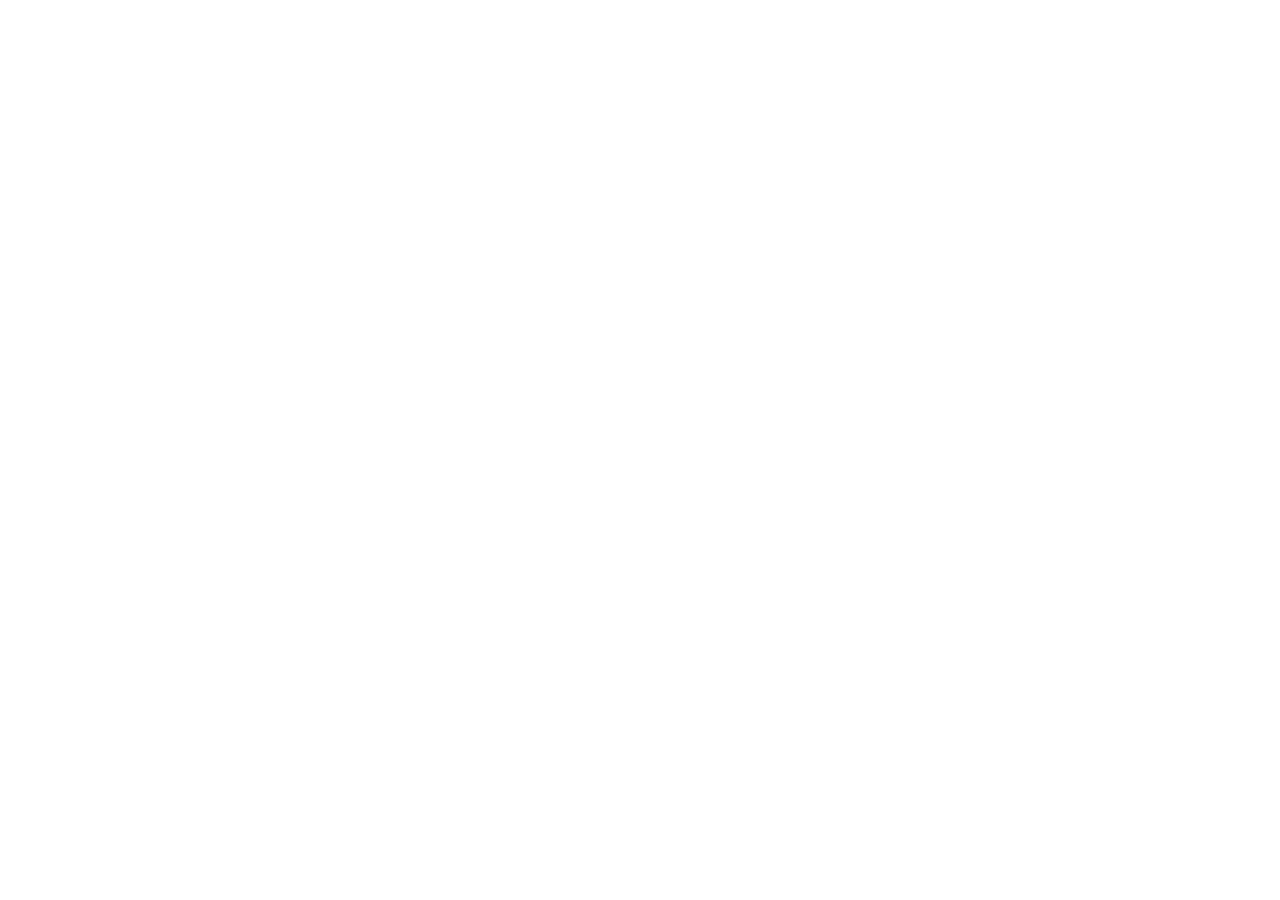
==== index.html @ fe3029b1 "update" ====
<!doctype html><html lang="en"><head><meta charset="utf-8"/><link rel="icon" href="/favicon.ico"/><meta name="viewport" content="width=device-width,initial-scale=1"/><meta name="theme-color" content="#000000"/><meta name="description" content="I am Affan. Software Developer. I can help you to build any apps or softwares that makes your life much easier"/><meta property="og:title" content="Moh. Affan Web Profile"><meta property="og:type" content="article"><meta property="og:image" content="https://moh-affan.github.io/static/media/affan-1.daf2621f9be62c938405.jpg"><meta property="og:url" content="https://moh-affan.github.io/"><link rel="apple-touch-icon" href="/logo192.png"/><link rel="manifest" href="/manifest.json"/><title>Moh.Affan - Portfolio</title><script defer="defer" src="/static/js/main.3c8aab20.js"></script><link href="/static/css/main.58b10c2f.css" rel="stylesheet"></head><body><noscript>You need to enable JavaScript to run this app.</noscript><div id="root"></div></body></html>
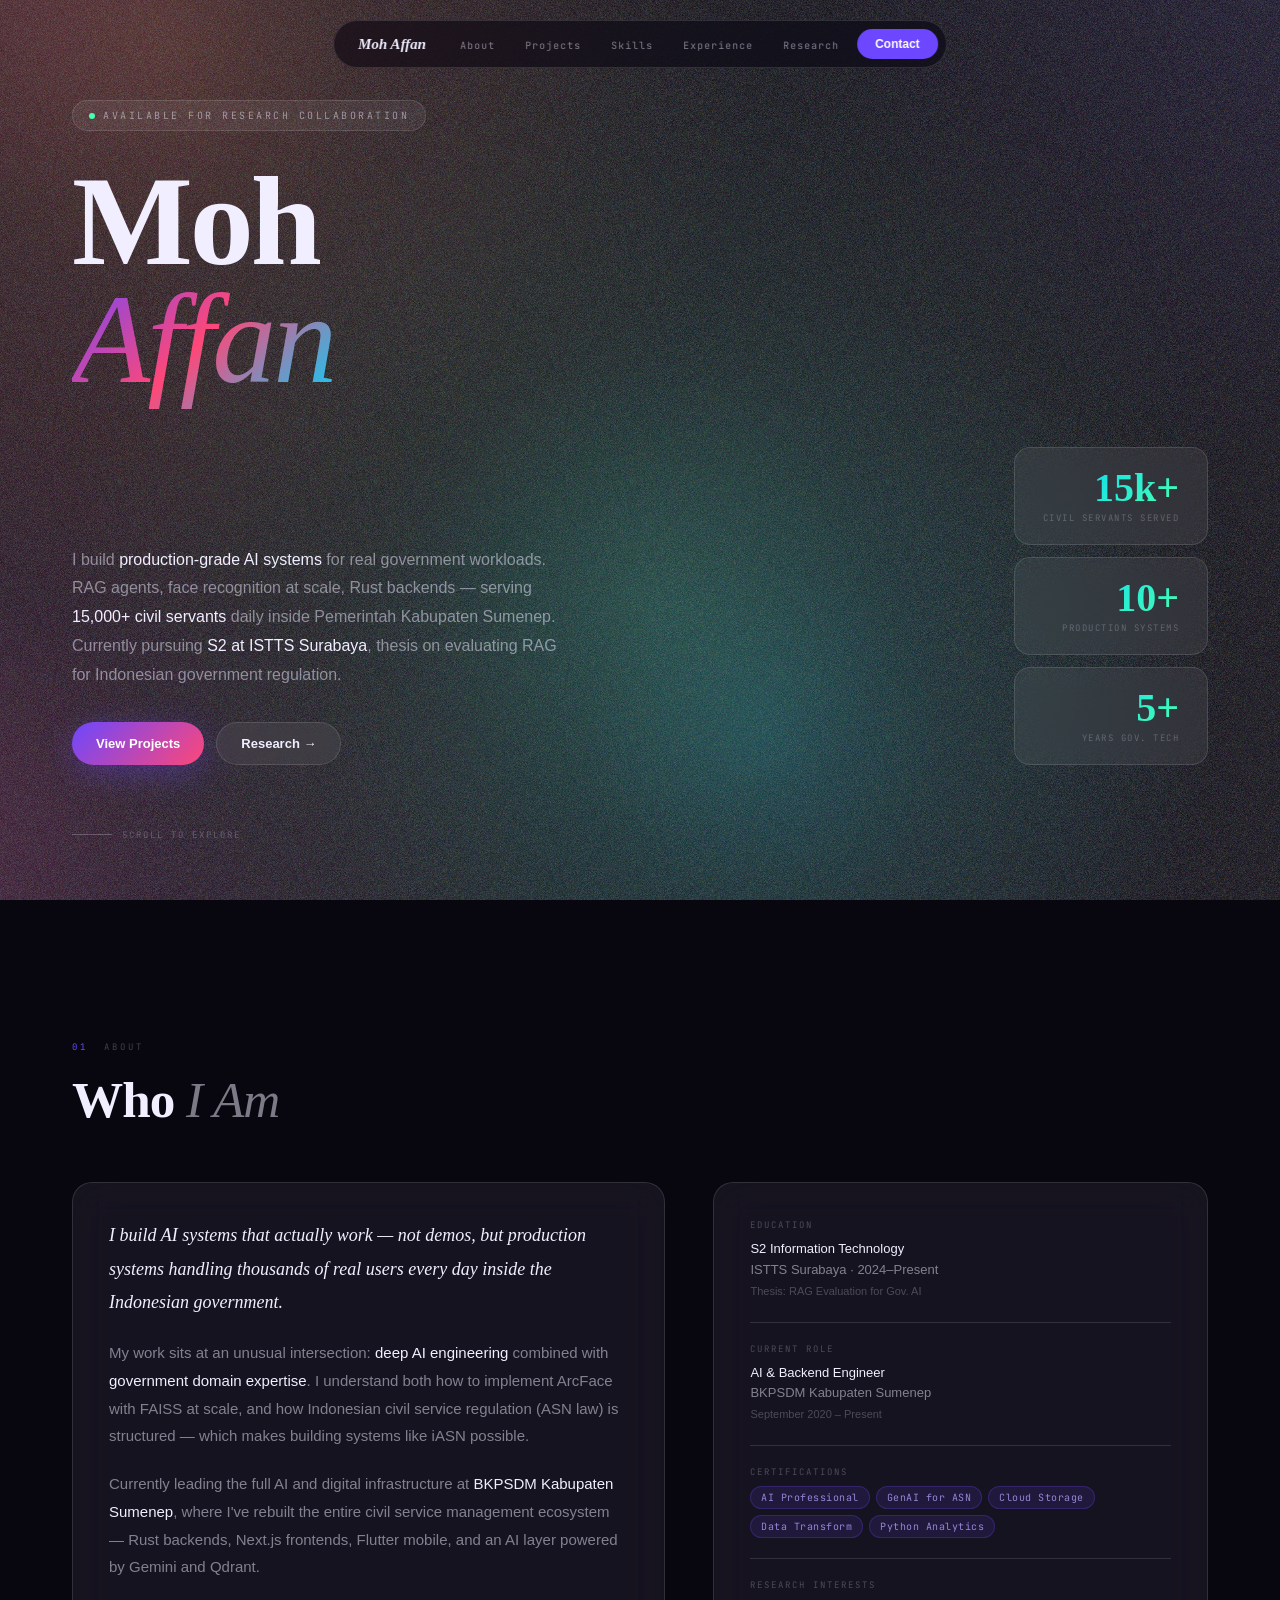
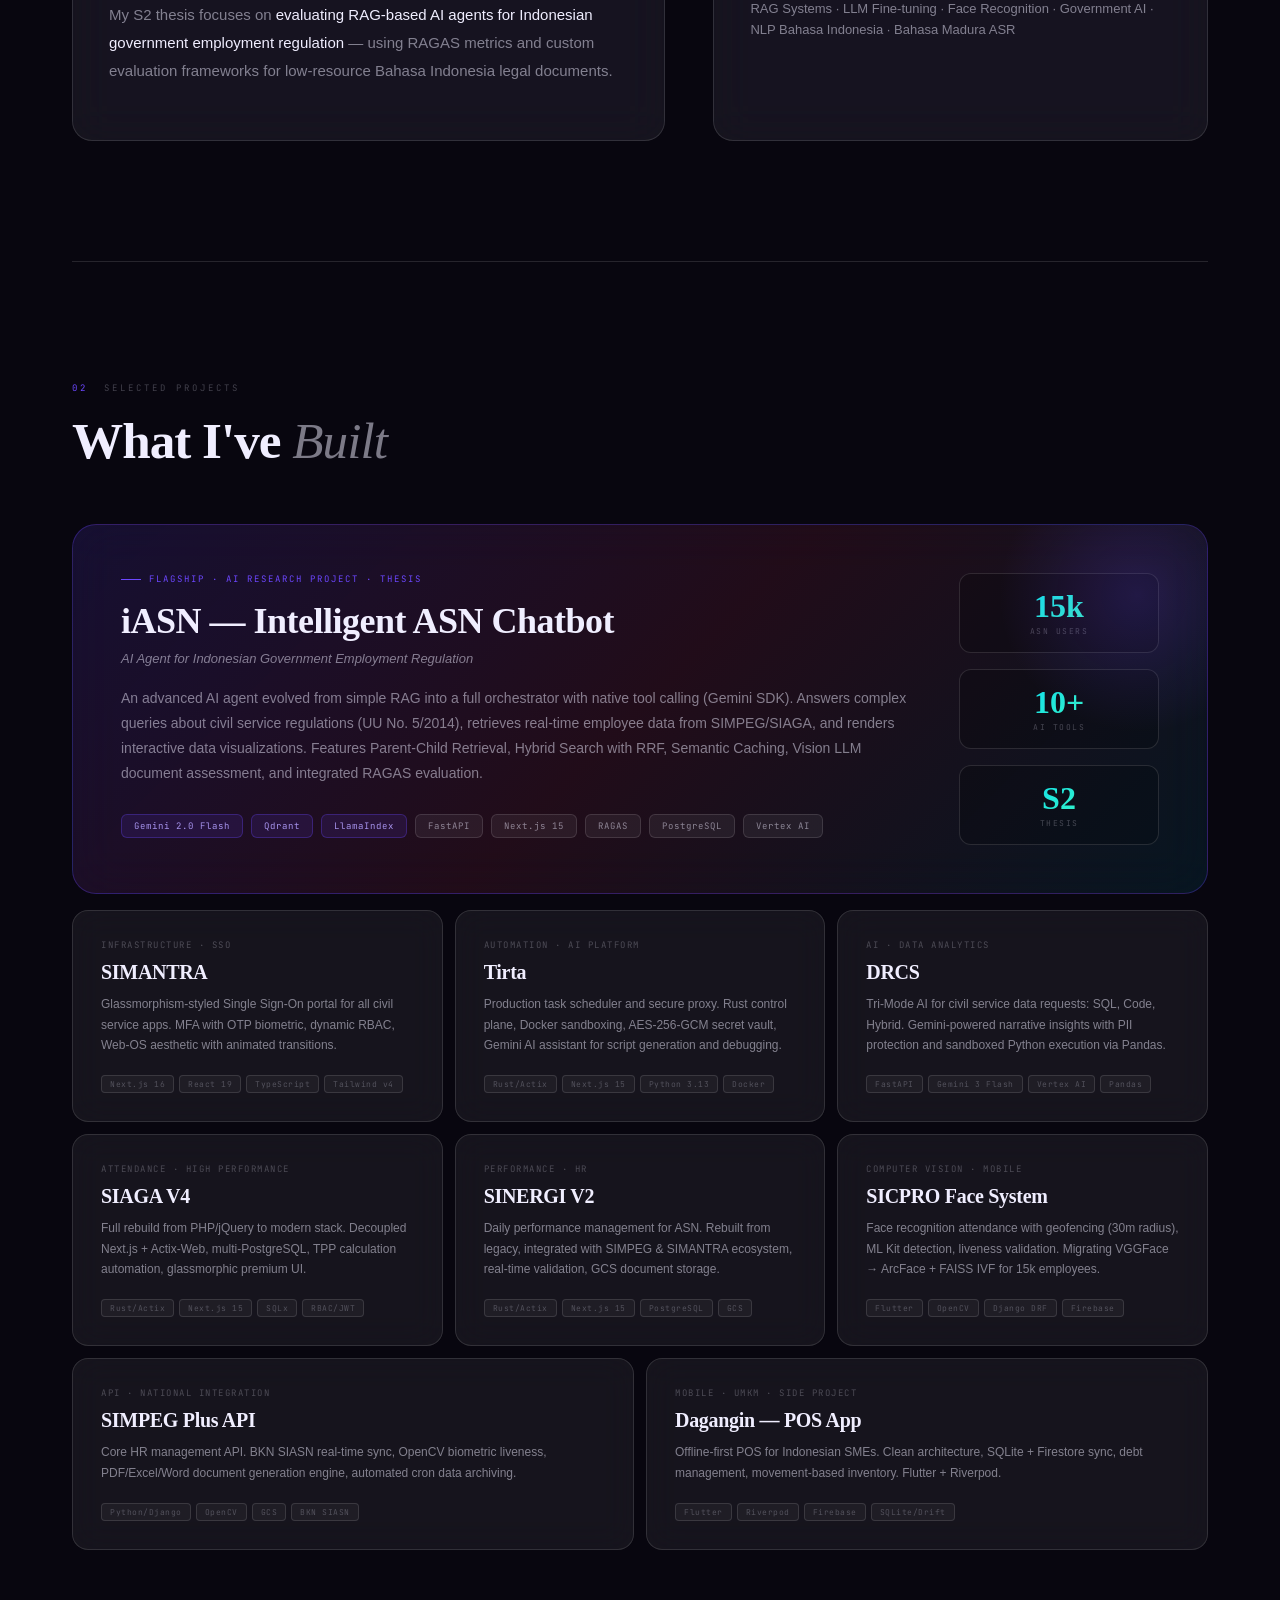
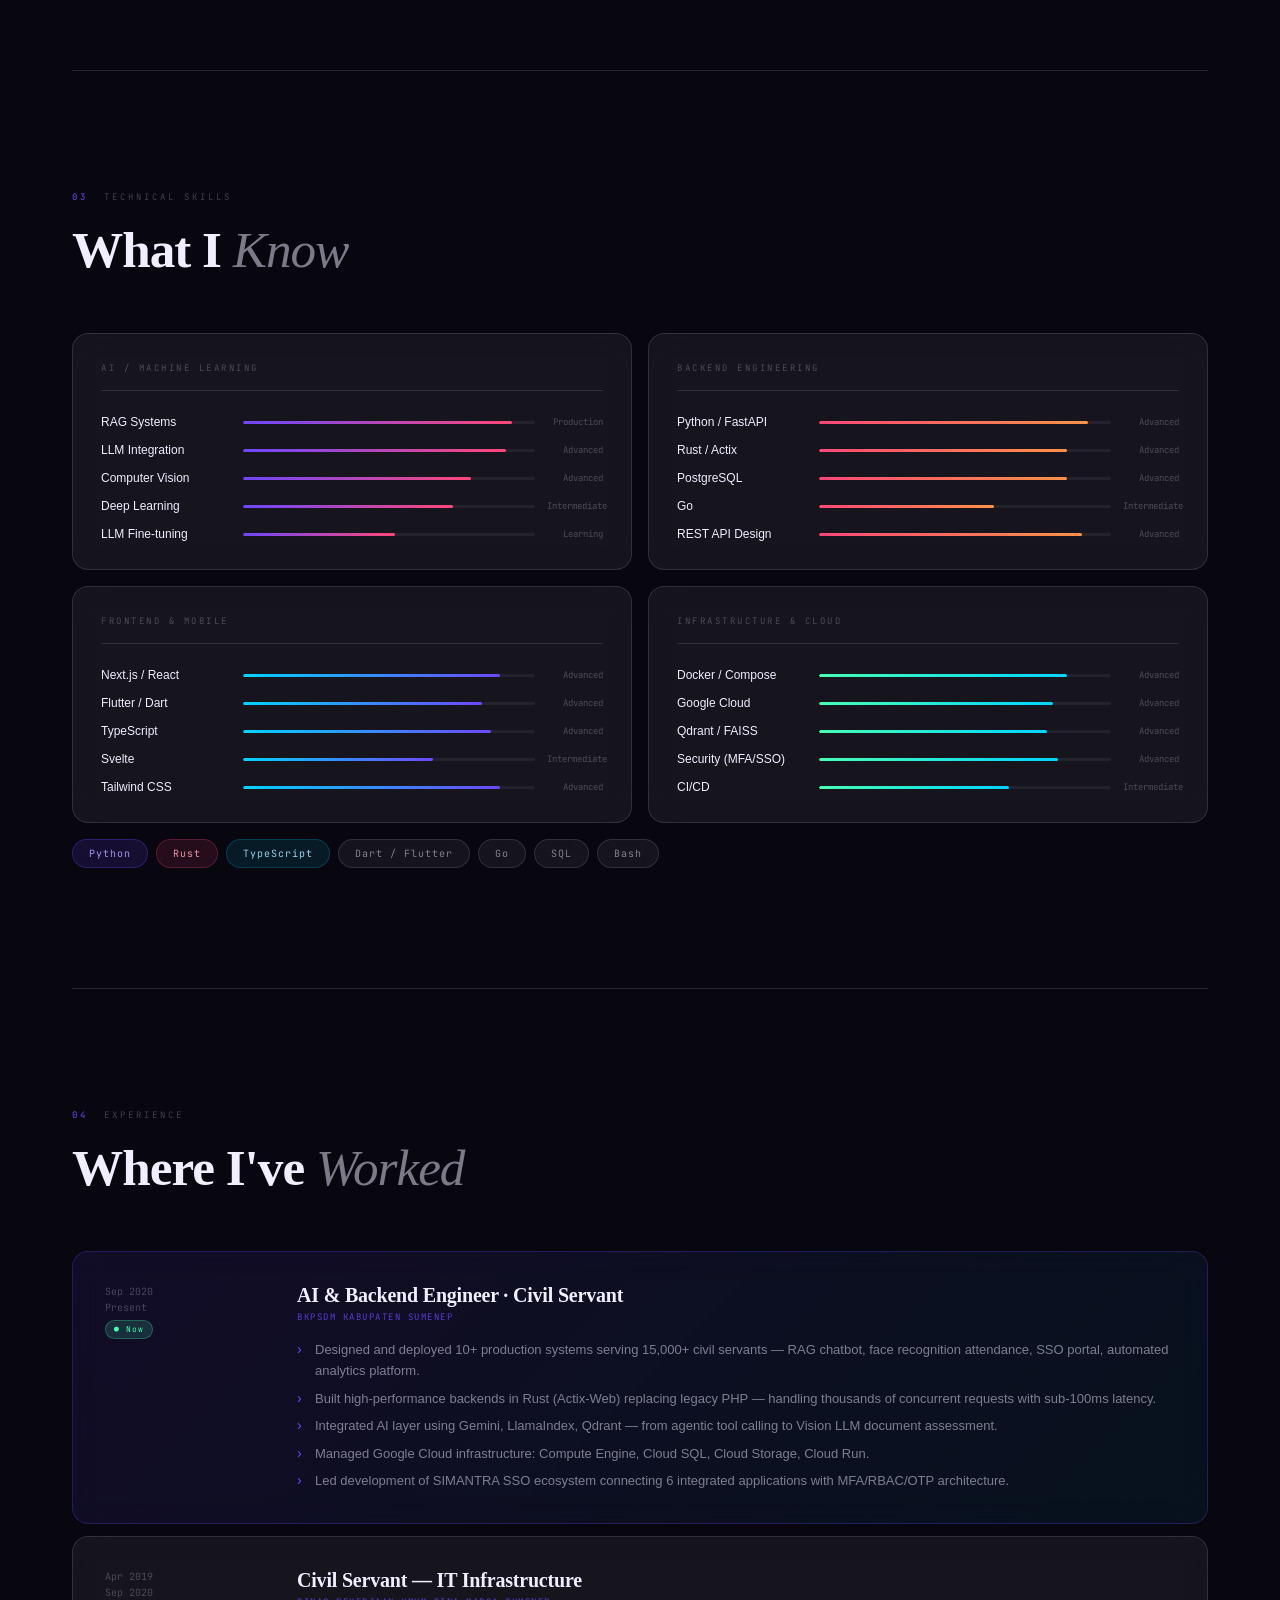
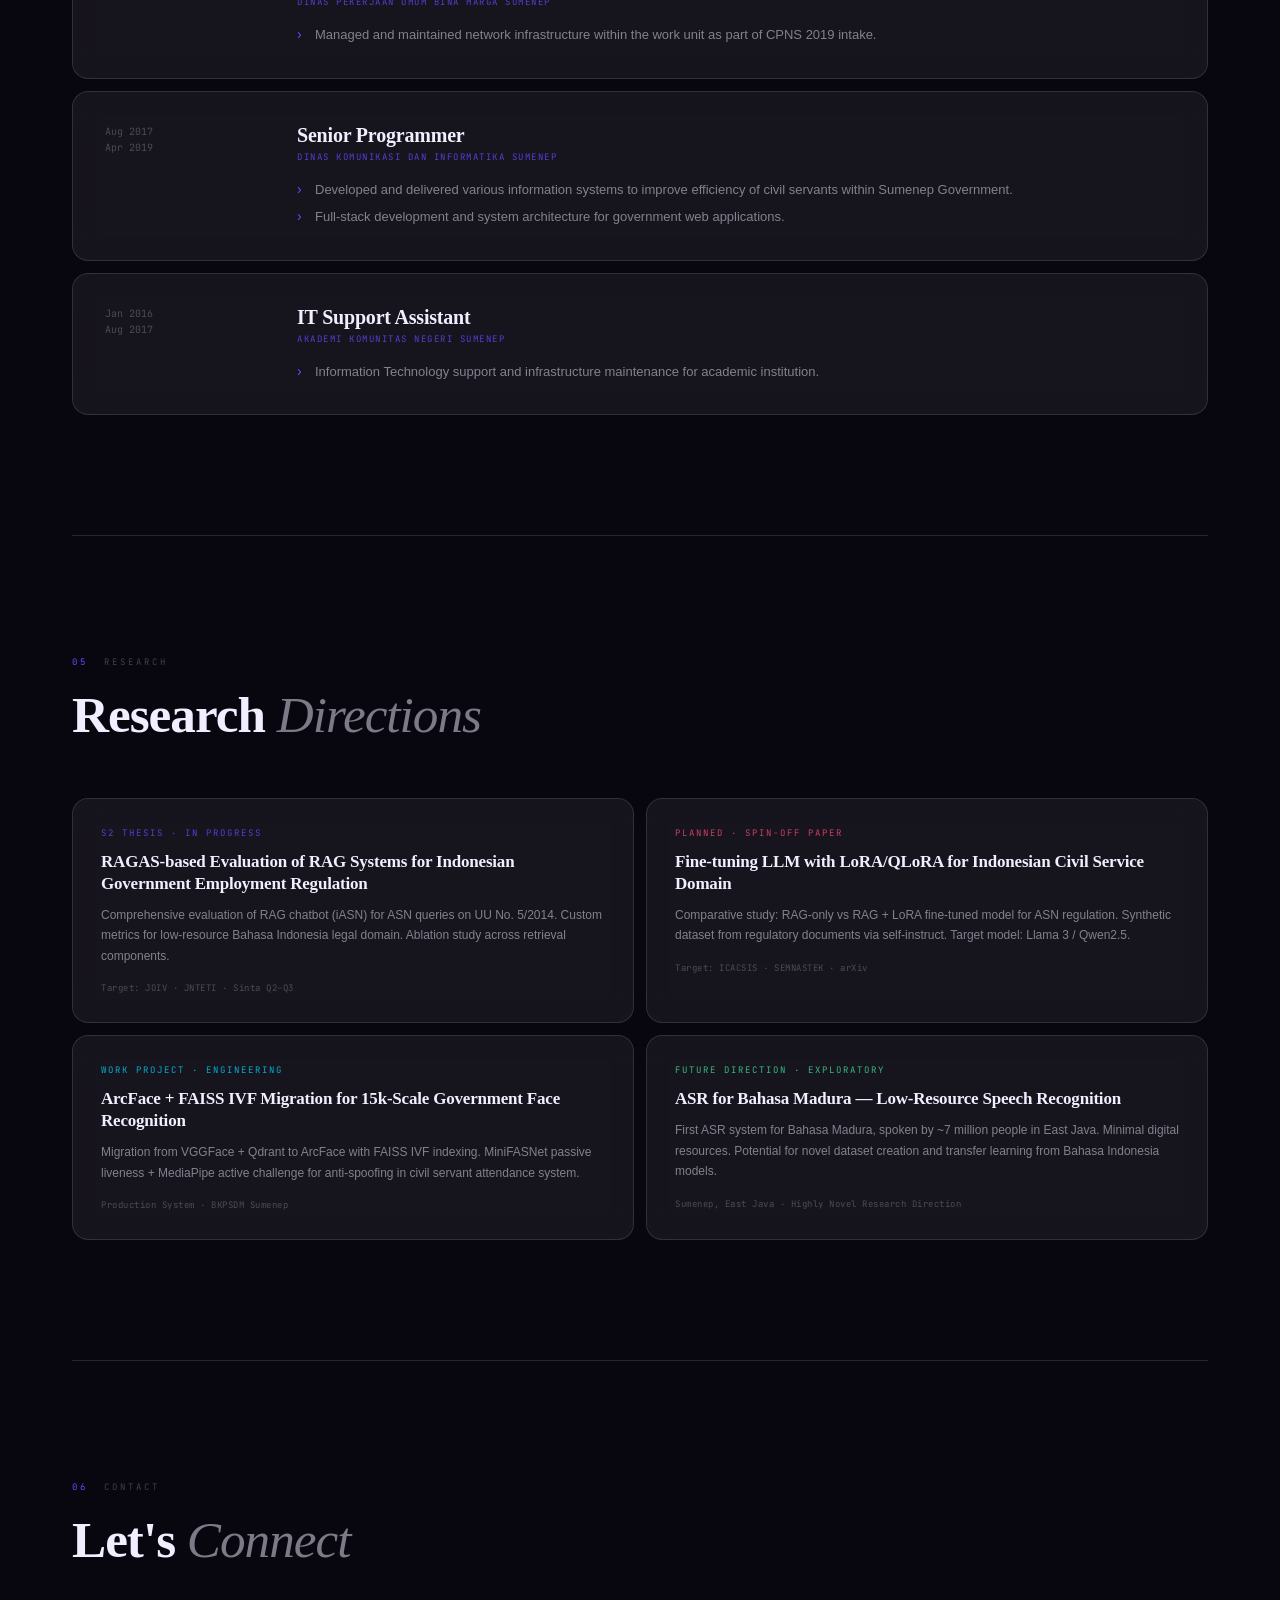
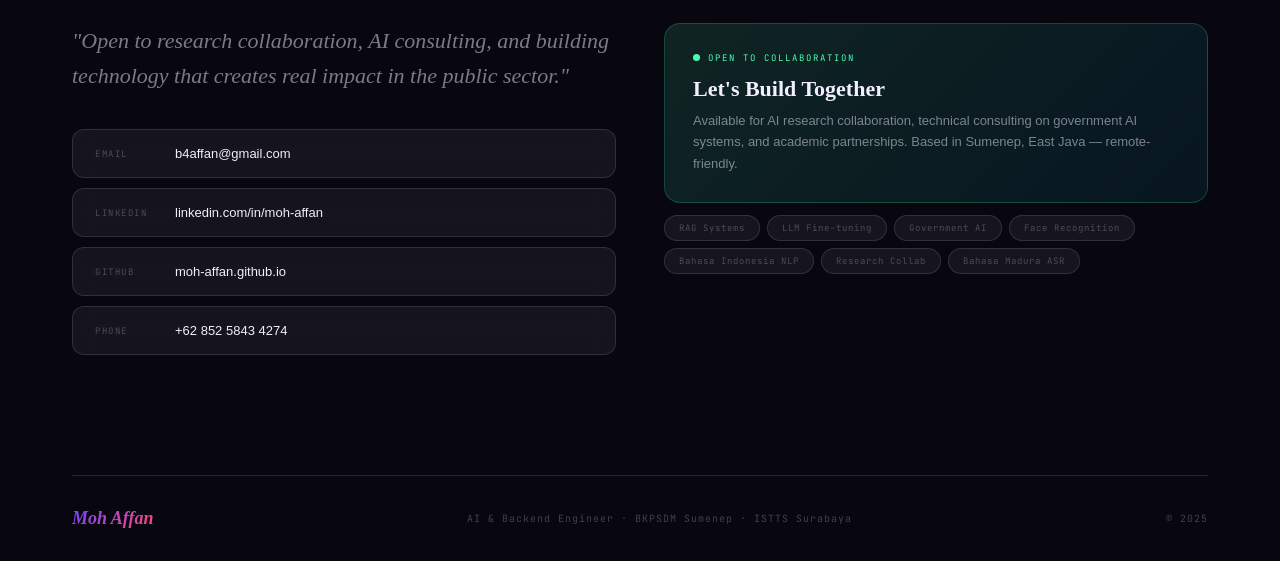
==== commit 7b4fe66a: "Update fmt.Println message from 'Hello' to 'Goodbye'" ====
--- a/index.html
+++ b/index.html
@@ -1 +1,1742 @@
-<!doctype html><html lang="en"><head><meta charset="utf-8"/><link rel="icon" href="/favicon.ico"/><meta name="viewport" content="width=device-width,initial-scale=1"/><meta name="theme-color" content="#000000"/><meta name="description" content="I am Affan. Software Developer. I can help you to build any apps or softwares that makes your life much easier"/><meta property="og:title" content="Moh. Affan Web Profile"><meta property="og:type" content="article"><meta property="og:image" content="https://moh-affan.github.io/static/media/affan-1.daf2621f9be62c938405.jpg"><meta property="og:url" content="https://moh-affan.github.io/"><link rel="apple-touch-icon" href="/logo192.png"/><link rel="manifest" href="/manifest.json"/><title>Moh.Affan - Portfolio</title><script defer="defer" src="/static/js/main.3c8aab20.js"></script><link href="/static/css/main.58b10c2f.css" rel="stylesheet"></head><body><noscript>You need to enable JavaScript to run this app.</noscript><div id="root"></div></body></html>+<!DOCTYPE html>
+<html lang="en">
+<head>
+<meta charset="UTF-8">
+<meta name="viewport" content="width=device-width, initial-scale=1.0">
+<title>Moh Affan — AI & Backend Engineer</title>
+<link href="https://fonts.googleapis.com/css2?family=Cabinet+Grotesk:wght@300;400;500;700;800;900&family=Sentient:ital,wght@0,400;0,700;1,400;1,700&family=JetBrains+Mono:wght@300;400;500&display=swap" rel="stylesheet">
+<style>
+:root {
+  --c1: #6c47ff;
+  --c2: #ff4778;
+  --c3: #00d4ff;
+  --c4: #47ffb2;
+  --c5: #ff9147;
+  --glass-bg: rgba(255,255,255,0.06);
+  --glass-border: rgba(255,255,255,0.12);
+  --glass-hover: rgba(255,255,255,0.10);
+  --text: #f0eeff;
+  --text-muted: rgba(240,238,255,0.5);
+  --text-dim: rgba(240,238,255,0.25);
+  --ink: #08060f;
+}
+
+*{box-sizing:border-box;margin:0;padding:0;}
+html{scroll-behavior:smooth;}
+
+body {
+  background: var(--ink);
+  color: var(--text);
+  font-family: 'Cabinet Grotesk', sans-serif;
+  overflow-x: hidden;
+  min-height: 100vh;
+}
+
+/* ─── LIVE MESH CANVAS ─── */
+#mesh {
+  position: fixed;
+  inset: 0;
+  z-index: 0;
+  pointer-events: none;
+}
+
+/* ─── GRAIN ─── */
+body::after {
+  content:'';
+  position:fixed;
+  inset:0;
+  z-index:1;
+  pointer-events:none;
+  opacity:.35;
+  background-image:url("data:image/svg+xml,%3Csvg viewBox='0 0 512 512' xmlns='http://www.w3.org/2000/svg'%3E%3Cfilter id='n'%3E%3CfeTurbulence type='fractalNoise' baseFrequency='0.75' numOctaves='4' stitchTiles='stitch'/%3E%3C/filter%3E%3Crect width='100%25' height='100%25' filter='url(%23n)' opacity='1'/%3E%3C/svg%3E");
+  background-size: 256px 256px;
+}
+
+/* ─── SCROLLBAR ─── */
+::-webkit-scrollbar{width:4px;}
+::-webkit-scrollbar-track{background:transparent;}
+::-webkit-scrollbar-thumb{background:rgba(108,71,255,.4);border-radius:4px;}
+
+/* ─── NAV ─── */
+nav {
+  position: fixed;
+  top: 20px; left: 50%;
+  transform: translateX(-50%);
+  z-index: 100;
+  display: flex;
+  align-items: center;
+  gap: 4px;
+  background: rgba(8,6,15,0.6);
+  backdrop-filter: blur(20px) saturate(180%);
+  border: 1px solid var(--glass-border);
+  border-radius: 100px;
+  padding: 8px 8px 8px 24px;
+}
+
+.nav-logo {
+  font-family: 'Sentient', serif;
+  font-size: 15px;
+  font-weight: 700;
+  font-style: italic;
+  color: var(--text);
+  text-decoration: none;
+  margin-right: 16px;
+  white-space: nowrap;
+}
+
+.nav-links {
+  display: flex;
+  gap: 2px;
+  list-style: none;
+}
+
+.nav-links a {
+  font-family: 'JetBrains Mono', monospace;
+  font-size: 10px;
+  letter-spacing: 1px;
+  color: var(--text-muted);
+  text-decoration: none;
+  padding: 7px 14px;
+  border-radius: 100px;
+  transition: all 0.2s;
+}
+
+.nav-links a:hover {
+  color: var(--text);
+  background: var(--glass-bg);
+}
+
+.nav-cta {
+  background: var(--c1);
+  color: white !important;
+  border-radius: 100px !important;
+  padding: 8px 18px !important;
+  font-family: 'Cabinet Grotesk', sans-serif !important;
+  font-size: 12px !important;
+  font-weight: 700 !important;
+  letter-spacing: 0 !important;
+  transition: opacity 0.2s !important;
+  text-decoration: none;
+  display: inline-block;
+}
+
+.nav-cta:hover { opacity: 0.85; background: var(--c1) !important; }
+
+/* ─── LAYOUT ─── */
+.page {
+  position: relative;
+  z-index: 2;
+  max-width: 1200px;
+  margin: 0 auto;
+  padding: 0 32px;
+}
+
+/* ─── HERO ─── */
+#hero {
+  min-height: 100vh;
+  display: flex;
+  flex-direction: column;
+  justify-content: center;
+  padding-top: 100px;
+  padding-bottom: 80px;
+}
+
+.hero-label {
+  display: inline-flex;
+  align-items: center;
+  gap: 8px;
+  font-family: 'JetBrains Mono', monospace;
+  font-size: 10px;
+  letter-spacing: 2.5px;
+  text-transform: uppercase;
+  color: var(--text-muted);
+  margin-bottom: 32px;
+  padding: 8px 16px;
+  background: var(--glass-bg);
+  border: 1px solid var(--glass-border);
+  border-radius: 100px;
+  width: fit-content;
+}
+
+.hero-label-dot {
+  width: 6px; height: 6px;
+  border-radius: 50%;
+  background: var(--c4);
+  animation: blink 2s infinite;
+}
+
+@keyframes blink {
+  0%,100%{opacity:1;} 50%{opacity:.3;}
+}
+
+h1.name {
+  font-family: 'Sentient', serif;
+  font-size: clamp(64px, 10vw, 128px);
+  font-weight: 700;
+  line-height: 0.92;
+  letter-spacing: -3px;
+  margin-bottom: 32px;
+}
+
+h1.name .line2 {
+  font-style: italic;
+  font-weight: 400;
+  background: linear-gradient(135deg, var(--c1) 0%, var(--c2) 50%, var(--c3) 100%);
+  -webkit-background-clip: text;
+  -webkit-text-fill-color: transparent;
+  background-clip: text;
+}
+
+.hero-bottom {
+  display: grid;
+  grid-template-columns: 1fr auto;
+  gap: 80px;
+  align-items: end;
+  margin-top: 16px;
+}
+
+.hero-desc {
+  font-size: 16px;
+  color: var(--text-muted);
+  line-height: 1.8;
+  max-width: 500px;
+  font-weight: 300;
+}
+
+.hero-desc strong { color: var(--text); font-weight: 500; }
+
+.hero-actions {
+  display: flex;
+  gap: 12px;
+  margin-top: 32px;
+  flex-wrap: wrap;
+}
+
+.btn {
+  display: inline-flex;
+  align-items: center;
+  gap: 8px;
+  padding: 13px 24px;
+  border-radius: 100px;
+  font-size: 13px;
+  font-weight: 600;
+  text-decoration: none;
+  transition: all 0.25s;
+  cursor: pointer;
+  border: none;
+  font-family: 'Cabinet Grotesk', sans-serif;
+}
+
+.btn-solid {
+  background: linear-gradient(135deg, var(--c1), var(--c2));
+  color: white;
+  box-shadow: 0 8px 32px rgba(108,71,255,0.35);
+}
+
+.btn-solid:hover {
+  transform: translateY(-2px);
+  box-shadow: 0 16px 48px rgba(108,71,255,0.5);
+}
+
+.btn-glass {
+  background: var(--glass-bg);
+  color: var(--text);
+  border: 1px solid var(--glass-border);
+  backdrop-filter: blur(12px);
+}
+
+.btn-glass:hover {
+  background: var(--glass-hover);
+  border-color: rgba(255,255,255,0.2);
+}
+
+/* HERO STATS */
+.hero-stats {
+  display: flex;
+  flex-direction: column;
+  gap: 12px;
+}
+
+.stat-glass {
+  background: var(--glass-bg);
+  border: 1px solid var(--glass-border);
+  backdrop-filter: blur(20px);
+  border-radius: 16px;
+  padding: 20px 28px;
+  text-align: right;
+  min-width: 160px;
+  transition: border-color 0.2s, transform 0.2s;
+}
+
+.stat-glass:hover {
+  border-color: rgba(255,255,255,0.22);
+  transform: translateX(-4px);
+}
+
+.stat-glass-num {
+  font-family: 'Sentient', serif;
+  font-size: 40px;
+  font-weight: 700;
+  line-height: 1;
+  background: linear-gradient(135deg, var(--c3), var(--c4));
+  -webkit-background-clip: text;
+  -webkit-text-fill-color: transparent;
+  background-clip: text;
+}
+
+.stat-glass-label {
+  font-family: 'JetBrains Mono', monospace;
+  font-size: 9px;
+  letter-spacing: 1.5px;
+  text-transform: uppercase;
+  color: var(--text-dim);
+  margin-top: 4px;
+}
+
+/* scroll hint */
+.scroll-hint {
+  display: flex;
+  align-items: center;
+  gap: 10px;
+  font-family: 'JetBrains Mono', monospace;
+  font-size: 9px;
+  letter-spacing: 2px;
+  text-transform: uppercase;
+  color: var(--text-dim);
+  margin-top: 64px;
+}
+
+.scroll-line {
+  width: 40px; height: 1px;
+  background: var(--text-dim);
+}
+
+/* ─── GLASS SECTION ─── */
+.gsection {
+  padding: 120px 0;
+  position: relative;
+}
+
+.gsection + .gsection {
+  border-top: 1px solid var(--glass-border);
+}
+
+.sec-eyebrow {
+  display: flex;
+  align-items: center;
+  gap: 16px;
+  font-family: 'JetBrains Mono', monospace;
+  font-size: 9px;
+  letter-spacing: 3px;
+  text-transform: uppercase;
+  color: var(--text-dim);
+  margin-bottom: 20px;
+}
+
+.sec-eyebrow-num {
+  color: var(--c1);
+}
+
+.sec-title {
+  font-family: 'Sentient', serif;
+  font-size: clamp(32px, 4vw, 52px);
+  font-weight: 700;
+  letter-spacing: -1px;
+  line-height: 1.05;
+  margin-bottom: 56px;
+}
+
+.sec-title em {
+  font-style: italic;
+  font-weight: 400;
+  color: var(--text-muted);
+}
+
+/* ─── ABOUT ─── */
+.about-grid {
+  display: grid;
+  grid-template-columns: 1.2fr 1fr;
+  gap: 48px;
+}
+
+.glass-card {
+  background: var(--glass-bg);
+  border: 1px solid var(--glass-border);
+  backdrop-filter: blur(20px) saturate(150%);
+  border-radius: 20px;
+  padding: 36px;
+  transition: border-color 0.3s, transform 0.3s;
+}
+
+.glass-card:hover {
+  border-color: rgba(255,255,255,0.18);
+  transform: translateY(-3px);
+}
+
+.about-main p {
+  font-size: 15px;
+  color: var(--text-muted);
+  line-height: 1.85;
+  margin-bottom: 20px;
+  font-weight: 300;
+}
+
+.about-main p:first-child {
+  font-family: 'Sentient', serif;
+  font-size: 18px;
+  font-style: italic;
+  color: var(--text);
+  font-weight: 400;
+}
+
+.about-main strong { color: var(--text); font-weight: 500; }
+
+.aside-list {
+  display: grid;
+  gap: 20px;
+}
+
+.aside-item {
+  padding-bottom: 20px;
+  border-bottom: 1px solid var(--glass-border);
+}
+
+.aside-item:last-child { border-bottom: none; padding-bottom: 0; }
+
+.aside-label {
+  font-family: 'JetBrains Mono', monospace;
+  font-size: 9px;
+  letter-spacing: 2px;
+  text-transform: uppercase;
+  color: var(--text-dim);
+  margin-bottom: 8px;
+}
+
+.aside-text {
+  font-size: 13px;
+  color: var(--text-muted);
+  line-height: 1.6;
+}
+
+.aside-text strong { color: var(--text); font-weight: 500; }
+
+.cert-pills {
+  display: flex;
+  flex-wrap: wrap;
+  gap: 6px;
+  margin-top: 4px;
+}
+
+.cert-pill {
+  font-size: 10px;
+  padding: 4px 10px;
+  background: rgba(108,71,255,0.12);
+  border: 1px solid rgba(108,71,255,0.25);
+  border-radius: 100px;
+  color: rgba(180,160,255,0.8);
+  font-family: 'JetBrains Mono', monospace;
+  letter-spacing: 0.5px;
+}
+
+/* ─── PROJECTS ─── */
+.project-hero-card {
+  background: linear-gradient(135deg,
+    rgba(108,71,255,0.15) 0%,
+    rgba(255,71,120,0.10) 50%,
+    rgba(0,212,255,0.08) 100%);
+  border: 1px solid rgba(108,71,255,0.3);
+  backdrop-filter: blur(24px);
+  border-radius: 24px;
+  padding: 48px;
+  margin-bottom: 16px;
+  display: grid;
+  grid-template-columns: 1fr 200px;
+  gap: 48px;
+  align-items: start;
+  position: relative;
+  overflow: hidden;
+  transition: border-color 0.3s, transform 0.3s;
+}
+
+.project-hero-card:hover {
+  border-color: rgba(108,71,255,0.5);
+  transform: translateY(-4px);
+}
+
+.project-hero-card::before {
+  content: '';
+  position: absolute;
+  top: -80px; right: -80px;
+  width: 300px; height: 300px;
+  background: radial-gradient(circle, rgba(108,71,255,0.2) 0%, transparent 65%);
+  pointer-events: none;
+}
+
+.proj-flag {
+  font-family: 'JetBrains Mono', monospace;
+  font-size: 9px;
+  letter-spacing: 2px;
+  text-transform: uppercase;
+  color: var(--c1);
+  margin-bottom: 16px;
+  display: flex;
+  align-items: center;
+  gap: 8px;
+}
+
+.proj-flag::before {
+  content: '';
+  width: 20px; height: 1px;
+  background: var(--c1);
+}
+
+.proj-title {
+  font-family: 'Sentient', serif;
+  font-size: 36px;
+  font-weight: 700;
+  letter-spacing: -0.5px;
+  margin-bottom: 8px;
+  line-height: 1.15;
+}
+
+.proj-sub {
+  font-size: 13px;
+  color: var(--text-muted);
+  font-style: italic;
+  margin-bottom: 20px;
+}
+
+.proj-desc {
+  font-size: 14px;
+  color: var(--text-muted);
+  line-height: 1.8;
+  font-weight: 300;
+  margin-bottom: 28px;
+}
+
+.tech-row {
+  display: flex;
+  flex-wrap: wrap;
+  gap: 8px;
+}
+
+.tech-chip {
+  font-family: 'JetBrains Mono', monospace;
+  font-size: 9px;
+  letter-spacing: 1px;
+  padding: 5px 12px;
+  border-radius: 6px;
+  background: var(--glass-bg);
+  border: 1px solid var(--glass-border);
+  color: var(--text-muted);
+}
+
+.tech-chip.hot {
+  background: rgba(108,71,255,0.12);
+  border-color: rgba(108,71,255,0.3);
+  color: rgba(180,160,255,0.9);
+}
+
+.phero-metrics {
+  display: flex;
+  flex-direction: column;
+  gap: 16px;
+}
+
+.phero-metric {
+  background: rgba(0,0,0,0.2);
+  border: 1px solid var(--glass-border);
+  border-radius: 12px;
+  padding: 16px 20px;
+  text-align: center;
+}
+
+.phero-num {
+  font-family: 'Sentient', serif;
+  font-size: 32px;
+  font-weight: 700;
+  background: linear-gradient(135deg, var(--c3), var(--c4));
+  -webkit-background-clip: text;
+  -webkit-text-fill-color: transparent;
+  background-clip: text;
+  line-height: 1;
+  margin-bottom: 4px;
+}
+
+.phero-label {
+  font-family: 'JetBrains Mono', monospace;
+  font-size: 8px;
+  letter-spacing: 1.5px;
+  text-transform: uppercase;
+  color: var(--text-dim);
+}
+
+/* Project grid */
+.proj-grid {
+  display: grid;
+  grid-template-columns: repeat(3, 1fr);
+  gap: 12px;
+  margin-bottom: 12px;
+}
+
+.proj-card {
+  background: var(--glass-bg);
+  border: 1px solid var(--glass-border);
+  backdrop-filter: blur(16px);
+  border-radius: 16px;
+  padding: 28px;
+  transition: all 0.3s;
+  cursor: default;
+  position: relative;
+  overflow: hidden;
+}
+
+.proj-card::before {
+  content: '';
+  position: absolute;
+  top: 0; left: 0; right: 0;
+  height: 2px;
+  background: linear-gradient(90deg, transparent, var(--c1), transparent);
+  opacity: 0;
+  transition: opacity 0.3s;
+}
+
+.proj-card:hover {
+  border-color: rgba(255,255,255,0.18);
+  transform: translateY(-4px);
+  background: var(--glass-hover);
+}
+
+.proj-card:hover::before { opacity: 1; }
+
+.pcard-cat {
+  font-family: 'JetBrains Mono', monospace;
+  font-size: 9px;
+  letter-spacing: 1.5px;
+  text-transform: uppercase;
+  color: var(--text-dim);
+  margin-bottom: 10px;
+}
+
+.pcard-title {
+  font-family: 'Sentient', serif;
+  font-size: 20px;
+  font-weight: 700;
+  margin-bottom: 10px;
+  letter-spacing: -0.3px;
+}
+
+.pcard-desc {
+  font-size: 12px;
+  color: var(--text-muted);
+  line-height: 1.7;
+  margin-bottom: 20px;
+  font-weight: 300;
+}
+
+.pcard-stack {
+  display: flex;
+  flex-wrap: wrap;
+  gap: 5px;
+}
+
+.pstack {
+  font-family: 'JetBrains Mono', monospace;
+  font-size: 8px;
+  letter-spacing: 0.5px;
+  padding: 3px 8px;
+  background: rgba(255,255,255,0.04);
+  border: 1px solid var(--glass-border);
+  border-radius: 4px;
+  color: var(--text-dim);
+}
+
+.proj-grid-2 {
+  display: grid;
+  grid-template-columns: 1fr 1fr;
+  gap: 12px;
+}
+
+/* ─── SKILLS ─── */
+.skills-container {
+  display: grid;
+  grid-template-columns: 1fr 1fr;
+  gap: 16px;
+}
+
+.skill-group {
+  background: var(--glass-bg);
+  border: 1px solid var(--glass-border);
+  backdrop-filter: blur(16px);
+  border-radius: 16px;
+  padding: 28px;
+}
+
+.sgroup-title {
+  font-family: 'JetBrains Mono', monospace;
+  font-size: 9px;
+  letter-spacing: 2.5px;
+  text-transform: uppercase;
+  color: var(--text-dim);
+  margin-bottom: 24px;
+  padding-bottom: 16px;
+  border-bottom: 1px solid var(--glass-border);
+}
+
+.skill-item {
+  display: flex;
+  align-items: center;
+  gap: 12px;
+  margin-bottom: 14px;
+}
+
+.skill-item:last-child { margin-bottom: 0; }
+
+.sname {
+  font-size: 12px;
+  font-weight: 500;
+  width: 130px;
+  flex-shrink: 0;
+  color: var(--text);
+}
+
+.sbar-bg {
+  flex: 1;
+  height: 3px;
+  background: rgba(255,255,255,0.06);
+  border-radius: 2px;
+  overflow: hidden;
+}
+
+.sbar-fill {
+  height: 100%;
+  border-radius: 2px;
+  transform: scaleX(0);
+  transform-origin: left;
+  animation: sbarAnim 1.4s cubic-bezier(0.16,1,0.3,1) forwards;
+}
+
+@keyframes sbarAnim {
+  to { transform: scaleX(1); }
+}
+
+.slevel {
+  font-family: 'JetBrains Mono', monospace;
+  font-size: 9px;
+  color: var(--text-dim);
+  width: 56px;
+  text-align: right;
+  flex-shrink: 0;
+}
+
+/* gradient fills */
+.g-ai    { background: linear-gradient(90deg, var(--c1), var(--c2)); }
+.g-back  { background: linear-gradient(90deg, var(--c2), var(--c5)); }
+.g-front { background: linear-gradient(90deg, var(--c3), var(--c1)); }
+.g-infra { background: linear-gradient(90deg, var(--c4), var(--c3)); }
+
+/* Language chips */
+.lang-row {
+  display: flex;
+  flex-wrap: wrap;
+  gap: 8px;
+  margin-top: 24px;
+}
+
+.lang-chip {
+  font-family: 'JetBrains Mono', monospace;
+  font-size: 10px;
+  letter-spacing: 1px;
+  padding: 7px 16px;
+  border-radius: 100px;
+  border: 1px solid var(--glass-border);
+  color: var(--text-muted);
+  background: var(--glass-bg);
+  backdrop-filter: blur(8px);
+  transition: all 0.2s;
+}
+
+.lang-chip.p { background: rgba(108,71,255,0.15); border-color: rgba(108,71,255,0.3); color: rgba(180,160,255,0.9); }
+.lang-chip.r { background: rgba(255,71,120,0.12); border-color: rgba(255,71,120,0.25); color: rgba(255,160,180,0.9); }
+.lang-chip.t { background: rgba(0,212,255,0.10); border-color: rgba(0,212,255,0.2); color: rgba(160,230,255,0.9); }
+
+/* ─── EXPERIENCE ─── */
+.exp-layout {
+  display: grid;
+  grid-template-columns: 1fr;
+  gap: 12px;
+}
+
+.exp-card {
+  background: var(--glass-bg);
+  border: 1px solid var(--glass-border);
+  backdrop-filter: blur(16px);
+  border-radius: 16px;
+  padding: 32px;
+  display: grid;
+  grid-template-columns: 160px 1fr;
+  gap: 32px;
+  align-items: start;
+  transition: all 0.3s;
+}
+
+.exp-card:hover {
+  border-color: rgba(255,255,255,0.16);
+  transform: translateX(4px);
+}
+
+.exp-card.current {
+  background: linear-gradient(135deg, rgba(108,71,255,0.1), rgba(0,212,255,0.06));
+  border-color: rgba(108,71,255,0.25);
+}
+
+.exp-period {
+  font-family: 'JetBrains Mono', monospace;
+  font-size: 10px;
+  color: var(--text-dim);
+  line-height: 1.6;
+}
+
+.exp-period .now {
+  display: inline-block;
+  background: rgba(71,255,178,0.15);
+  border: 1px solid rgba(71,255,178,0.25);
+  color: var(--c4);
+  font-size: 8px;
+  padding: 2px 8px;
+  border-radius: 100px;
+  letter-spacing: 1px;
+  margin-top: 4px;
+}
+
+.exp-role {
+  font-family: 'Sentient', serif;
+  font-size: 20px;
+  font-weight: 700;
+  letter-spacing: -0.2px;
+  margin-bottom: 4px;
+}
+
+.exp-org {
+  font-family: 'JetBrains Mono', monospace;
+  font-size: 9px;
+  letter-spacing: 1.5px;
+  text-transform: uppercase;
+  color: var(--c1);
+  margin-bottom: 16px;
+  opacity: 0.8;
+}
+
+.exp-bullets {
+  list-style: none;
+  display: grid;
+  gap: 6px;
+}
+
+.exp-bullets li {
+  font-size: 13px;
+  color: var(--text-muted);
+  padding-left: 18px;
+  position: relative;
+  line-height: 1.65;
+  font-weight: 300;
+}
+
+.exp-bullets li::before {
+  content: '›';
+  position: absolute;
+  left: 0;
+  color: var(--c1);
+  font-size: 14px;
+  line-height: 1.5;
+}
+
+/* ─── RESEARCH ─── */
+.research-grid {
+  display: grid;
+  grid-template-columns: 1fr 1fr;
+  gap: 12px;
+}
+
+.res-card {
+  background: var(--glass-bg);
+  border: 1px solid var(--glass-border);
+  backdrop-filter: blur(16px);
+  border-radius: 16px;
+  padding: 28px;
+  transition: all 0.3s;
+  position: relative;
+  overflow: hidden;
+}
+
+.res-card::after {
+  content: '';
+  position: absolute;
+  bottom: 0; left: 0; right: 0;
+  height: 2px;
+  opacity: 0;
+  transition: opacity 0.3s;
+}
+
+.res-card:nth-child(1)::after { background: linear-gradient(90deg, var(--c1), var(--c2)); }
+.res-card:nth-child(2)::after { background: linear-gradient(90deg, var(--c2), var(--c5)); }
+.res-card:nth-child(3)::after { background: linear-gradient(90deg, var(--c3), var(--c1)); }
+.res-card:nth-child(4)::after { background: linear-gradient(90deg, var(--c4), var(--c3)); }
+
+.res-card:hover {
+  border-color: rgba(255,255,255,0.16);
+  transform: translateY(-4px);
+}
+
+.res-card:hover::after { opacity: 1; }
+
+.res-type {
+  font-family: 'JetBrains Mono', monospace;
+  font-size: 9px;
+  letter-spacing: 2px;
+  text-transform: uppercase;
+  margin-bottom: 12px;
+}
+
+.res-type.thesis { color: rgba(108,71,255,0.8); }
+.res-type.planned { color: rgba(255,71,120,0.8); }
+.res-type.work { color: rgba(0,212,255,0.8); }
+.res-type.future { color: rgba(71,255,178,0.7); }
+
+.res-title {
+  font-family: 'Sentient', serif;
+  font-size: 17px;
+  font-weight: 700;
+  color: var(--text);
+  margin-bottom: 10px;
+  line-height: 1.3;
+  letter-spacing: -0.2px;
+}
+
+.res-desc {
+  font-size: 12px;
+  color: var(--text-muted);
+  line-height: 1.7;
+  margin-bottom: 16px;
+  font-weight: 300;
+}
+
+.res-venue {
+  font-family: 'JetBrains Mono', monospace;
+  font-size: 9px;
+  color: var(--text-dim);
+  letter-spacing: 0.5px;
+}
+
+/* ─── CONTACT ─── */
+.contact-grid {
+  display: grid;
+  grid-template-columns: 1fr 1fr;
+  gap: 48px;
+  align-items: start;
+}
+
+.contact-tagline {
+  font-family: 'Sentient', serif;
+  font-size: 22px;
+  font-style: italic;
+  font-weight: 400;
+  color: var(--text-muted);
+  line-height: 1.6;
+  margin-bottom: 36px;
+}
+
+.contact-links {
+  display: grid;
+  gap: 10px;
+}
+
+.clink {
+  display: flex;
+  align-items: center;
+  gap: 16px;
+  padding: 16px 22px;
+  background: var(--glass-bg);
+  border: 1px solid var(--glass-border);
+  border-radius: 12px;
+  text-decoration: none;
+  color: var(--text);
+  backdrop-filter: blur(12px);
+  transition: all 0.25s;
+}
+
+.clink:hover {
+  background: var(--glass-hover);
+  border-color: rgba(255,255,255,0.2);
+  transform: translateX(6px);
+}
+
+.clink-icon {
+  font-family: 'JetBrains Mono', monospace;
+  font-size: 9px;
+  letter-spacing: 1.5px;
+  text-transform: uppercase;
+  color: var(--text-dim);
+  width: 64px;
+  flex-shrink: 0;
+}
+
+.clink-val {
+  font-size: 13px;
+  font-weight: 500;
+}
+
+.avail-card {
+  background: linear-gradient(135deg,
+    rgba(71,255,178,0.12),
+    rgba(0,212,255,0.08));
+  border: 1px solid rgba(71,255,178,0.2);
+  border-radius: 16px;
+  padding: 28px;
+  margin-bottom: 12px;
+}
+
+.avail-dot-row {
+  display: flex;
+  align-items: center;
+  gap: 8px;
+  font-family: 'JetBrains Mono', monospace;
+  font-size: 9px;
+  letter-spacing: 2px;
+  text-transform: uppercase;
+  color: var(--c4);
+  margin-bottom: 12px;
+}
+
+.avail-dot {
+  width: 7px; height: 7px;
+  border-radius: 50%;
+  background: var(--c4);
+  animation: blink 2s infinite;
+}
+
+.avail-title {
+  font-family: 'Sentient', serif;
+  font-size: 22px;
+  font-weight: 700;
+  margin-bottom: 8px;
+}
+
+.avail-desc {
+  font-size: 13px;
+  color: var(--text-muted);
+  line-height: 1.65;
+  font-weight: 300;
+}
+
+.int-tags {
+  display: flex;
+  flex-wrap: wrap;
+  gap: 7px;
+}
+
+.int-tag {
+  font-family: 'JetBrains Mono', monospace;
+  font-size: 9px;
+  letter-spacing: 1px;
+  padding: 6px 14px;
+  border: 1px solid var(--glass-border);
+  border-radius: 100px;
+  color: var(--text-dim);
+  background: var(--glass-bg);
+  transition: all 0.2s;
+}
+
+.int-tag:hover {
+  border-color: rgba(108,71,255,0.3);
+  color: rgba(180,160,255,0.8);
+}
+
+/* ─── FOOTER ─── */
+footer {
+  border-top: 1px solid var(--glass-border);
+  padding: 32px 0;
+  display: flex;
+  justify-content: space-between;
+  align-items: center;
+}
+
+.footer-logo {
+  font-family: 'Sentient', serif;
+  font-size: 18px;
+  font-weight: 700;
+  font-style: italic;
+  background: linear-gradient(135deg, var(--c1), var(--c2));
+  -webkit-background-clip: text;
+  -webkit-text-fill-color: transparent;
+  background-clip: text;
+}
+
+.footer-mono {
+  font-family: 'JetBrains Mono', monospace;
+  font-size: 10px;
+  letter-spacing: 1px;
+  color: var(--text-dim);
+}
+
+/* ─── FADE ANIMATION ─── */
+.fade-up {
+  opacity: 0;
+  transform: translateY(28px);
+  transition: opacity 0.7s ease, transform 0.7s ease;
+}
+
+.fade-up.vis { opacity: 1; transform: translateY(0); }
+
+/* ─── RESPONSIVE ─── */
+@media(max-width: 900px) {
+  .page { padding: 0 20px; }
+  nav { width: calc(100% - 40px); }
+  .nav-links { display: none; }
+  #hero { padding-top: 90px; }
+  .hero-bottom { grid-template-columns: 1fr; gap: 32px; }
+  .hero-stats { flex-direction: row; flex-wrap: wrap; }
+  .stat-glass { min-width: 130px; text-align: left; }
+  .about-grid, .skills-container, .research-grid, .contact-grid { grid-template-columns: 1fr; }
+  .proj-grid { grid-template-columns: 1fr; }
+  .proj-grid-2 { grid-template-columns: 1fr; }
+  .project-hero-card { grid-template-columns: 1fr; }
+  .phero-metrics { flex-direction: row; flex-wrap: wrap; }
+  .exp-card { grid-template-columns: 1fr; gap: 12px; }
+}
+</style>
+</head>
+<body>
+
+<!-- LIVE MESH CANVAS -->
+<canvas id="mesh"></canvas>
+
+<!-- NAV -->
+<nav>
+  <a href="#hero" class="nav-logo">Moh Affan</a>
+  <ul class="nav-links">
+    <li><a href="#about">About</a></li>
+    <li><a href="#projects">Projects</a></li>
+    <li><a href="#skills">Skills</a></li>
+    <li><a href="#experience">Experience</a></li>
+    <li><a href="#research">Research</a></li>
+  </ul>
+  <a href="#contact" class="nav-cta">Contact</a>
+</nav>
+
+<!-- HERO -->
+<div class="page">
+<section id="hero">
+  <div class="hero-label">
+    <span class="hero-label-dot"></span>
+    Available for Research Collaboration
+  </div>
+
+  <h1 class="name">
+    Moh<br>
+    <span class="line2">Affan</span>
+  </h1>
+
+  <div class="hero-bottom">
+    <div>
+      <p class="hero-desc">
+        I build <strong>production-grade AI systems</strong> for real government workloads.
+        RAG agents, face recognition at scale, Rust backends —
+        serving <strong>15,000+ civil servants</strong> daily inside
+        Pemerintah Kabupaten Sumenep.
+        Currently pursuing <strong>S2 at ISTTS Surabaya</strong>, thesis on
+        evaluating RAG for Indonesian government regulation.
+      </p>
+      <div class="hero-actions">
+        <a href="#projects" class="btn btn-solid">View Projects</a>
+        <a href="#research" class="btn btn-glass">Research →</a>
+      </div>
+    </div>
+
+    <div class="hero-stats">
+      <div class="stat-glass">
+        <div class="stat-glass-num">15k+</div>
+        <div class="stat-glass-label">Civil Servants Served</div>
+      </div>
+      <div class="stat-glass">
+        <div class="stat-glass-num">10+</div>
+        <div class="stat-glass-label">Production Systems</div>
+      </div>
+      <div class="stat-glass">
+        <div class="stat-glass-num">5+</div>
+        <div class="stat-glass-label">Years Gov. Tech</div>
+      </div>
+    </div>
+  </div>
+
+  <div class="scroll-hint">
+    <span class="scroll-line"></span>
+    Scroll to explore
+  </div>
+</section>
+
+<!-- ABOUT -->
+<section id="about" class="gsection">
+  <div class="sec-eyebrow fade-up">
+    <span class="sec-eyebrow-num">01</span>
+    <span>About</span>
+  </div>
+  <h2 class="sec-title fade-up">Who <em>I Am</em></h2>
+
+  <div class="about-grid fade-up">
+    <div class="glass-card about-main">
+      <p>I build AI systems that actually work — not demos, but production systems handling thousands of real users every day inside the Indonesian government.</p>
+      <p>My work sits at an unusual intersection: <strong>deep AI engineering</strong> combined with <strong>government domain expertise</strong>. I understand both how to implement ArcFace with FAISS at scale, and how Indonesian civil service regulation (ASN law) is structured — which makes building systems like iASN possible.</p>
+      <p>Currently leading the full AI and digital infrastructure at <strong>BKPSDM Kabupaten Sumenep</strong>, where I've rebuilt the entire civil service management ecosystem — Rust backends, Next.js frontends, Flutter mobile, and an AI layer powered by Gemini and Qdrant.</p>
+      <p>My S2 thesis focuses on <strong>evaluating RAG-based AI agents for Indonesian government employment regulation</strong> — using RAGAS metrics and custom evaluation frameworks for low-resource Bahasa Indonesia legal documents.</p>
+    </div>
+
+    <div class="glass-card">
+      <div class="aside-list">
+        <div class="aside-item">
+          <div class="aside-label">Education</div>
+          <div class="aside-text">
+            <strong>S2 Information Technology</strong><br>
+            ISTTS Surabaya · 2024–Present<br>
+            <span style="font-size:11px;color:var(--text-dim)">Thesis: RAG Evaluation for Gov. AI</span>
+          </div>
+        </div>
+        <div class="aside-item">
+          <div class="aside-label">Current Role</div>
+          <div class="aside-text">
+            <strong>AI & Backend Engineer</strong><br>
+            BKPSDM Kabupaten Sumenep<br>
+            <span style="font-size:11px;color:var(--text-dim)">September 2020 – Present</span>
+          </div>
+        </div>
+        <div class="aside-item">
+          <div class="aside-label">Certifications</div>
+          <div class="cert-pills">
+            <span class="cert-pill">AI Professional</span>
+            <span class="cert-pill">GenAI for ASN</span>
+            <span class="cert-pill">Cloud Storage</span>
+            <span class="cert-pill">Data Transform</span>
+            <span class="cert-pill">Python Analytics</span>
+          </div>
+        </div>
+        <div class="aside-item">
+          <div class="aside-label">Research Interests</div>
+          <div class="aside-text">RAG Systems · LLM Fine-tuning · Face Recognition · Government AI · NLP Bahasa Indonesia · Bahasa Madura ASR</div>
+        </div>
+      </div>
+    </div>
+  </div>
+</section>
+
+<!-- PROJECTS -->
+<section id="projects" class="gsection">
+  <div class="sec-eyebrow fade-up">
+    <span class="sec-eyebrow-num">02</span>
+    <span>Selected Projects</span>
+  </div>
+  <h2 class="sec-title fade-up">What I've <em>Built</em></h2>
+
+  <!-- FLAGSHIP -->
+  <div class="project-hero-card fade-up">
+    <div>
+      <div class="proj-flag">Flagship · AI Research Project · Thesis</div>
+      <div class="proj-title">iASN — Intelligent ASN Chatbot</div>
+      <div class="proj-sub">AI Agent for Indonesian Government Employment Regulation</div>
+      <p class="proj-desc">
+        An advanced AI agent evolved from simple RAG into a full orchestrator with native tool calling (Gemini SDK). Answers complex queries about civil service regulations (UU No. 5/2014), retrieves real-time employee data from SIMPEG/SIAGA, and renders interactive data visualizations. Features Parent-Child Retrieval, Hybrid Search with RRF, Semantic Caching, Vision LLM document assessment, and integrated RAGAS evaluation.
+      </p>
+      <div class="tech-row">
+        <span class="tech-chip hot">Gemini 2.0 Flash</span>
+        <span class="tech-chip hot">Qdrant</span>
+        <span class="tech-chip hot">LlamaIndex</span>
+        <span class="tech-chip">FastAPI</span>
+        <span class="tech-chip">Next.js 15</span>
+        <span class="tech-chip">RAGAS</span>
+        <span class="tech-chip">PostgreSQL</span>
+        <span class="tech-chip">Vertex AI</span>
+      </div>
+    </div>
+    <div class="phero-metrics">
+      <div class="phero-metric">
+        <div class="phero-num">15k</div>
+        <div class="phero-label">ASN Users</div>
+      </div>
+      <div class="phero-metric">
+        <div class="phero-num">10+</div>
+        <div class="phero-label">AI Tools</div>
+      </div>
+      <div class="phero-metric">
+        <div class="phero-num">S2</div>
+        <div class="phero-label">Thesis</div>
+      </div>
+    </div>
+  </div>
+
+  <div class="proj-grid fade-up">
+    <div class="proj-card">
+      <div class="pcard-cat">Infrastructure · SSO</div>
+      <div class="pcard-title">SIMANTRA</div>
+      <p class="pcard-desc">Glassmorphism-styled Single Sign-On portal for all civil service apps. MFA with OTP biometric, dynamic RBAC, Web-OS aesthetic with animated transitions.</p>
+      <div class="pcard-stack">
+        <span class="pstack">Next.js 16</span><span class="pstack">React 19</span><span class="pstack">TypeScript</span><span class="pstack">Tailwind v4</span>
+      </div>
+    </div>
+    <div class="proj-card">
+      <div class="pcard-cat">Automation · AI Platform</div>
+      <div class="pcard-title">Tirta</div>
+      <p class="pcard-desc">Production task scheduler and secure proxy. Rust control plane, Docker sandboxing, AES-256-GCM secret vault, Gemini AI assistant for script generation and debugging.</p>
+      <div class="pcard-stack">
+        <span class="pstack">Rust/Actix</span><span class="pstack">Next.js 15</span><span class="pstack">Python 3.13</span><span class="pstack">Docker</span>
+      </div>
+    </div>
+    <div class="proj-card">
+      <div class="pcard-cat">AI · Data Analytics</div>
+      <div class="pcard-title">DRCS</div>
+      <p class="pcard-desc">Tri-Mode AI for civil service data requests: SQL, Code, Hybrid. Gemini-powered narrative insights with PII protection and sandboxed Python execution via Pandas.</p>
+      <div class="pcard-stack">
+        <span class="pstack">FastAPI</span><span class="pstack">Gemini 3 Flash</span><span class="pstack">Vertex AI</span><span class="pstack">Pandas</span>
+      </div>
+    </div>
+    <div class="proj-card">
+      <div class="pcard-cat">Attendance · High Performance</div>
+      <div class="pcard-title">SIAGA V4</div>
+      <p class="pcard-desc">Full rebuild from PHP/jQuery to modern stack. Decoupled Next.js + Actix-Web, multi-PostgreSQL, TPP calculation automation, glassmorphic premium UI.</p>
+      <div class="pcard-stack">
+        <span class="pstack">Rust/Actix</span><span class="pstack">Next.js 15</span><span class="pstack">SQLx</span><span class="pstack">RBAC/JWT</span>
+      </div>
+    </div>
+    <div class="proj-card">
+      <div class="pcard-cat">Performance · HR</div>
+      <div class="pcard-title">SINERGI V2</div>
+      <p class="pcard-desc">Daily performance management for ASN. Rebuilt from legacy, integrated with SIMPEG & SIMANTRA ecosystem, real-time validation, GCS document storage.</p>
+      <div class="pcard-stack">
+        <span class="pstack">Rust/Actix</span><span class="pstack">Next.js 15</span><span class="pstack">PostgreSQL</span><span class="pstack">GCS</span>
+      </div>
+    </div>
+    <div class="proj-card">
+      <div class="pcard-cat">Computer Vision · Mobile</div>
+      <div class="pcard-title">SICPRO Face System</div>
+      <p class="pcard-desc">Face recognition attendance with geofencing (30m radius), ML Kit detection, liveness validation. Migrating VGGFace → ArcFace + FAISS IVF for 15k employees.</p>
+      <div class="pcard-stack">
+        <span class="pstack">Flutter</span><span class="pstack">OpenCV</span><span class="pstack">Django DRF</span><span class="pstack">Firebase</span>
+      </div>
+    </div>
+  </div>
+
+  <div class="proj-grid-2 fade-up" style="margin-top:12px;">
+    <div class="proj-card">
+      <div class="pcard-cat">API · National Integration</div>
+      <div class="pcard-title">SIMPEG Plus API</div>
+      <p class="pcard-desc">Core HR management API. BKN SIASN real-time sync, OpenCV biometric liveness, PDF/Excel/Word document generation engine, automated cron data archiving.</p>
+      <div class="pcard-stack">
+        <span class="pstack">Python/Django</span><span class="pstack">OpenCV</span><span class="pstack">GCS</span><span class="pstack">BKN SIASN</span>
+      </div>
+    </div>
+    <div class="proj-card">
+      <div class="pcard-cat">Mobile · UMKM · Side Project</div>
+      <div class="pcard-title">Dagangin — POS App</div>
+      <p class="pcard-desc">Offline-first POS for Indonesian SMEs. Clean architecture, SQLite + Firestore sync, debt management, movement-based inventory. Flutter + Riverpod.</p>
+      <div class="pcard-stack">
+        <span class="pstack">Flutter</span><span class="pstack">Riverpod</span><span class="pstack">Firebase</span><span class="pstack">SQLite/Drift</span>
+      </div>
+    </div>
+  </div>
+</section>
+
+<!-- SKILLS -->
+<section id="skills" class="gsection">
+  <div class="sec-eyebrow fade-up">
+    <span class="sec-eyebrow-num">03</span>
+    <span>Technical Skills</span>
+  </div>
+  <h2 class="sec-title fade-up">What I <em>Know</em></h2>
+
+  <div class="skills-container fade-up">
+    <div class="skill-group">
+      <div class="sgroup-title">AI / Machine Learning</div>
+      <div class="skill-item">
+        <span class="sname">RAG Systems</span>
+        <div class="sbar-bg"><div class="sbar-fill g-ai" style="width:92%;animation-delay:.05s"></div></div>
+        <span class="slevel">Production</span>
+      </div>
+      <div class="skill-item">
+        <span class="sname">LLM Integration</span>
+        <div class="sbar-bg"><div class="sbar-fill g-ai" style="width:90%;animation-delay:.15s"></div></div>
+        <span class="slevel">Advanced</span>
+      </div>
+      <div class="skill-item">
+        <span class="sname">Computer Vision</span>
+        <div class="sbar-bg"><div class="sbar-fill g-ai" style="width:78%;animation-delay:.25s"></div></div>
+        <span class="slevel">Advanced</span>
+      </div>
+      <div class="skill-item">
+        <span class="sname">Deep Learning</span>
+        <div class="sbar-bg"><div class="sbar-fill g-ai" style="width:72%;animation-delay:.35s"></div></div>
+        <span class="slevel">Intermediate</span>
+      </div>
+      <div class="skill-item">
+        <span class="sname">LLM Fine-tuning</span>
+        <div class="sbar-bg"><div class="sbar-fill g-ai" style="width:52%;animation-delay:.45s"></div></div>
+        <span class="slevel">Learning</span>
+      </div>
+    </div>
+
+    <div class="skill-group">
+      <div class="sgroup-title">Backend Engineering</div>
+      <div class="skill-item">
+        <span class="sname">Python / FastAPI</span>
+        <div class="sbar-bg"><div class="sbar-fill g-back" style="width:92%;animation-delay:.05s"></div></div>
+        <span class="slevel">Advanced</span>
+      </div>
+      <div class="skill-item">
+        <span class="sname">Rust / Actix</span>
+        <div class="sbar-bg"><div class="sbar-fill g-back" style="width:85%;animation-delay:.15s"></div></div>
+        <span class="slevel">Advanced</span>
+      </div>
+      <div class="skill-item">
+        <span class="sname">PostgreSQL</span>
+        <div class="sbar-bg"><div class="sbar-fill g-back" style="width:85%;animation-delay:.25s"></div></div>
+        <span class="slevel">Advanced</span>
+      </div>
+      <div class="skill-item">
+        <span class="sname">Go</span>
+        <div class="sbar-bg"><div class="sbar-fill g-back" style="width:60%;animation-delay:.35s"></div></div>
+        <span class="slevel">Intermediate</span>
+      </div>
+      <div class="skill-item">
+        <span class="sname">REST API Design</span>
+        <div class="sbar-bg"><div class="sbar-fill g-back" style="width:90%;animation-delay:.45s"></div></div>
+        <span class="slevel">Advanced</span>
+      </div>
+    </div>
+
+    <div class="skill-group">
+      <div class="sgroup-title">Frontend & Mobile</div>
+      <div class="skill-item">
+        <span class="sname">Next.js / React</span>
+        <div class="sbar-bg"><div class="sbar-fill g-front" style="width:88%;animation-delay:.05s"></div></div>
+        <span class="slevel">Advanced</span>
+      </div>
+      <div class="skill-item">
+        <span class="sname">Flutter / Dart</span>
+        <div class="sbar-bg"><div class="sbar-fill g-front" style="width:82%;animation-delay:.15s"></div></div>
+        <span class="slevel">Advanced</span>
+      </div>
+      <div class="skill-item">
+        <span class="sname">TypeScript</span>
+        <div class="sbar-bg"><div class="sbar-fill g-front" style="width:85%;animation-delay:.25s"></div></div>
+        <span class="slevel">Advanced</span>
+      </div>
+      <div class="skill-item">
+        <span class="sname">Svelte</span>
+        <div class="sbar-bg"><div class="sbar-fill g-front" style="width:65%;animation-delay:.35s"></div></div>
+        <span class="slevel">Intermediate</span>
+      </div>
+      <div class="skill-item">
+        <span class="sname">Tailwind CSS</span>
+        <div class="sbar-bg"><div class="sbar-fill g-front" style="width:88%;animation-delay:.45s"></div></div>
+        <span class="slevel">Advanced</span>
+      </div>
+    </div>
+
+    <div class="skill-group">
+      <div class="sgroup-title">Infrastructure & Cloud</div>
+      <div class="skill-item">
+        <span class="sname">Docker / Compose</span>
+        <div class="sbar-bg"><div class="sbar-fill g-infra" style="width:85%;animation-delay:.05s"></div></div>
+        <span class="slevel">Advanced</span>
+      </div>
+      <div class="skill-item">
+        <span class="sname">Google Cloud</span>
+        <div class="sbar-bg"><div class="sbar-fill g-infra" style="width:80%;animation-delay:.15s"></div></div>
+        <span class="slevel">Advanced</span>
+      </div>
+      <div class="skill-item">
+        <span class="sname">Qdrant / FAISS</span>
+        <div class="sbar-bg"><div class="sbar-fill g-infra" style="width:78%;animation-delay:.25s"></div></div>
+        <span class="slevel">Advanced</span>
+      </div>
+      <div class="skill-item">
+        <span class="sname">Security (MFA/SSO)</span>
+        <div class="sbar-bg"><div class="sbar-fill g-infra" style="width:82%;animation-delay:.35s"></div></div>
+        <span class="slevel">Advanced</span>
+      </div>
+      <div class="skill-item">
+        <span class="sname">CI/CD</span>
+        <div class="sbar-bg"><div class="sbar-fill g-infra" style="width:65%;animation-delay:.45s"></div></div>
+        <span class="slevel">Intermediate</span>
+      </div>
+    </div>
+  </div>
+
+  <div class="lang-row fade-up" style="margin-top:16px;">
+    <span class="lang-chip p">Python</span>
+    <span class="lang-chip r">Rust</span>
+    <span class="lang-chip t">TypeScript</span>
+    <span class="lang-chip">Dart / Flutter</span>
+    <span class="lang-chip">Go</span>
+    <span class="lang-chip">SQL</span>
+    <span class="lang-chip">Bash</span>
+  </div>
+</section>
+
+<!-- EXPERIENCE -->
+<section id="experience" class="gsection">
+  <div class="sec-eyebrow fade-up">
+    <span class="sec-eyebrow-num">04</span>
+    <span>Experience</span>
+  </div>
+  <h2 class="sec-title fade-up">Where I've <em>Worked</em></h2>
+
+  <div class="exp-layout fade-up">
+    <div class="exp-card current">
+      <div class="exp-period">
+        Sep 2020<br>Present
+        <div><span class="now">● Now</span></div>
+      </div>
+      <div>
+        <div class="exp-role">AI & Backend Engineer · Civil Servant</div>
+        <div class="exp-org">BKPSDM Kabupaten Sumenep</div>
+        <ul class="exp-bullets">
+          <li>Designed and deployed 10+ production systems serving 15,000+ civil servants — RAG chatbot, face recognition attendance, SSO portal, automated analytics platform.</li>
+          <li>Built high-performance backends in Rust (Actix-Web) replacing legacy PHP — handling thousands of concurrent requests with sub-100ms latency.</li>
+          <li>Integrated AI layer using Gemini, LlamaIndex, Qdrant — from agentic tool calling to Vision LLM document assessment.</li>
+          <li>Managed Google Cloud infrastructure: Compute Engine, Cloud SQL, Cloud Storage, Cloud Run.</li>
+          <li>Led development of SIMANTRA SSO ecosystem connecting 6 integrated applications with MFA/RBAC/OTP architecture.</li>
+        </ul>
+      </div>
+    </div>
+
+    <div class="exp-card">
+      <div class="exp-period">Apr 2019<br>Sep 2020</div>
+      <div>
+        <div class="exp-role">Civil Servant — IT Infrastructure</div>
+        <div class="exp-org">Dinas Pekerjaan Umum Bina Marga Sumenep</div>
+        <ul class="exp-bullets">
+          <li>Managed and maintained network infrastructure within the work unit as part of CPNS 2019 intake.</li>
+        </ul>
+      </div>
+    </div>
+
+    <div class="exp-card">
+      <div class="exp-period">Aug 2017<br>Apr 2019</div>
+      <div>
+        <div class="exp-role">Senior Programmer</div>
+        <div class="exp-org">Dinas Komunikasi dan Informatika Sumenep</div>
+        <ul class="exp-bullets">
+          <li>Developed and delivered various information systems to improve efficiency of civil servants within Sumenep Government.</li>
+          <li>Full-stack development and system architecture for government web applications.</li>
+        </ul>
+      </div>
+    </div>
+
+    <div class="exp-card">
+      <div class="exp-period">Jan 2016<br>Aug 2017</div>
+      <div>
+        <div class="exp-role">IT Support Assistant</div>
+        <div class="exp-org">Akademi Komunitas Negeri Sumenep</div>
+        <ul class="exp-bullets">
+          <li>Information Technology support and infrastructure maintenance for academic institution.</li>
+        </ul>
+      </div>
+    </div>
+  </div>
+</section>
+
+<!-- RESEARCH -->
+<section id="research" class="gsection">
+  <div class="sec-eyebrow fade-up">
+    <span class="sec-eyebrow-num">05</span>
+    <span>Research</span>
+  </div>
+  <h2 class="sec-title fade-up">Research <em>Directions</em></h2>
+
+  <div class="research-grid fade-up">
+    <div class="res-card">
+      <div class="res-type thesis">S2 Thesis · In Progress</div>
+      <div class="res-title">RAGAS-based Evaluation of RAG Systems for Indonesian Government Employment Regulation</div>
+      <p class="res-desc">Comprehensive evaluation of RAG chatbot (iASN) for ASN queries on UU No. 5/2014. Custom metrics for low-resource Bahasa Indonesia legal domain. Ablation study across retrieval components.</p>
+      <div class="res-venue">Target: JOIV · JNTETI · Sinta Q2–Q3</div>
+    </div>
+
+    <div class="res-card">
+      <div class="res-type planned">Planned · Spin-off Paper</div>
+      <div class="res-title">Fine-tuning LLM with LoRA/QLoRA for Indonesian Civil Service Domain</div>
+      <p class="res-desc">Comparative study: RAG-only vs RAG + LoRA fine-tuned model for ASN regulation. Synthetic dataset from regulatory documents via self-instruct. Target model: Llama 3 / Qwen2.5.</p>
+      <div class="res-venue">Target: ICACSIS · SEMNASTEK · arXiv</div>
+    </div>
+
+    <div class="res-card">
+      <div class="res-type work">Work Project · Engineering</div>
+      <div class="res-title">ArcFace + FAISS IVF Migration for 15k-Scale Government Face Recognition</div>
+      <p class="res-desc">Migration from VGGFace + Qdrant to ArcFace with FAISS IVF indexing. MiniFASNet passive liveness + MediaPipe active challenge for anti-spoofing in civil servant attendance system.</p>
+      <div class="res-venue">Production System · BKPSDM Sumenep</div>
+    </div>
+
+    <div class="res-card">
+      <div class="res-type future">Future Direction · Exploratory</div>
+      <div class="res-title">ASR for Bahasa Madura — Low-Resource Speech Recognition</div>
+      <p class="res-desc">First ASR system for Bahasa Madura, spoken by ~7 million people in East Java. Minimal digital resources. Potential for novel dataset creation and transfer learning from Bahasa Indonesia models.</p>
+      <div class="res-venue">Sumenep, East Java · Highly Novel Research Direction</div>
+    </div>
+  </div>
+</section>
+
+<!-- CONTACT -->
+<section id="contact" class="gsection">
+  <div class="sec-eyebrow fade-up">
+    <span class="sec-eyebrow-num">06</span>
+    <span>Contact</span>
+  </div>
+  <h2 class="sec-title fade-up">Let's <em>Connect</em></h2>
+
+  <div class="contact-grid fade-up">
+    <div>
+      <p class="contact-tagline">"Open to research collaboration, AI consulting, and building technology that creates real impact in the public sector."</p>
+      <div class="contact-links">
+        <a href="mailto:b4affan@gmail.com" class="clink">
+          <span class="clink-icon">EMAIL</span>
+          <span class="clink-val">b4affan@gmail.com</span>
+        </a>
+        <a href="https://www.linkedin.com/in/moh-affan" target="_blank" class="clink">
+          <span class="clink-icon">LINKEDIN</span>
+          <span class="clink-val">linkedin.com/in/moh-affan</span>
+        </a>
+        <a href="https://moh-affan.github.io/" target="_blank" class="clink">
+          <span class="clink-icon">GITHUB</span>
+          <span class="clink-val">moh-affan.github.io</span>
+        </a>
+        <a href="tel:+6285258434274" class="clink">
+          <span class="clink-icon">PHONE</span>
+          <span class="clink-val">+62 852 5843 4274</span>
+        </a>
+      </div>
+    </div>
+
+    <div>
+      <div class="avail-card">
+        <div class="avail-dot-row">
+          <div class="avail-dot"></div>
+          Open to Collaboration
+        </div>
+        <div class="avail-title">Let's Build Together</div>
+        <p class="avail-desc">Available for AI research collaboration, technical consulting on government AI systems, and academic partnerships. Based in Sumenep, East Java — remote-friendly.</p>
+      </div>
+      <div class="int-tags">
+        <span class="int-tag">RAG Systems</span>
+        <span class="int-tag">LLM Fine-tuning</span>
+        <span class="int-tag">Government AI</span>
+        <span class="int-tag">Face Recognition</span>
+        <span class="int-tag">Bahasa Indonesia NLP</span>
+        <span class="int-tag">Research Collab</span>
+        <span class="int-tag">Bahasa Madura ASR</span>
+      </div>
+    </div>
+  </div>
+</section>
+
+<!-- FOOTER -->
+<footer class="fade-up">
+  <div class="footer-logo">Moh Affan</div>
+  <div class="footer-mono">AI & Backend Engineer · BKPSDM Sumenep · ISTTS Surabaya</div>
+  <div class="footer-mono">© 2025</div>
+</footer>
+</div><!-- end .page -->
+
+<script>
+// ─── LIVE VIBRANT MESH ───
+const canvas = document.getElementById('mesh');
+const ctx = canvas.getContext('2d');
+
+let W, H;
+function resize() {
+  W = canvas.width = window.innerWidth;
+  H = canvas.height = window.innerHeight;
+}
+resize();
+window.addEventListener('resize', resize);
+
+const COLORS = [
+  [108, 71, 255],   // violet
+  [255, 71, 120],   // pink
+  [0, 212, 255],    // cyan
+  [71, 255, 178],   // mint
+  [255, 145, 71],   // orange
+];
+
+const NODES = 7;
+const nodes = Array.from({length: NODES}, (_, i) => ({
+  x: Math.random() * 1.4 - 0.2,
+  y: Math.random() * 1.4 - 0.2,
+  vx: (Math.random() - 0.5) * 0.0004,
+  vy: (Math.random() - 0.5) * 0.0004,
+  color: COLORS[i % COLORS.length],
+  size: 0.35 + Math.random() * 0.25,
+  phase: Math.random() * Math.PI * 2,
+  speed: 0.3 + Math.random() * 0.5,
+}));
+
+let mouse = { x: 0.5, y: 0.5 };
+window.addEventListener('mousemove', e => {
+  mouse.x = e.clientX / window.innerWidth;
+  mouse.y = e.clientY / window.innerHeight;
+});
+
+let t = 0;
+function draw() {
+  t += 0.004;
+  ctx.clearRect(0, 0, W, H);
+
+  nodes.forEach((n, i) => {
+    // slow drift + mouse influence
+    const ox = Math.sin(t * n.speed + n.phase) * 0.08;
+    const oy = Math.cos(t * n.speed * 0.7 + n.phase) * 0.08;
+    const mx = (mouse.x - 0.5) * 0.06;
+    const my = (mouse.y - 0.5) * 0.06;
+
+    const px = (n.x + ox + mx) * W;
+    const py = (n.y + oy + my) * H;
+    const r  = n.size * Math.max(W, H);
+
+    const grad = ctx.createRadialGradient(px, py, 0, px, py, r);
+    const [cr, cg, cb] = n.color;
+    grad.addColorStop(0,   `rgba(${cr},${cg},${cb},0.18)`);
+    grad.addColorStop(0.4, `rgba(${cr},${cg},${cb},0.07)`);
+    grad.addColorStop(1,   `rgba(${cr},${cg},${cb},0)`);
+
+    ctx.fillStyle = grad;
+    ctx.beginPath();
+    ctx.arc(px, py, r, 0, Math.PI * 2);
+    ctx.fill();
+  });
+
+  requestAnimationFrame(draw);
+}
+draw();
+
+// ─── INTERSECTION OBSERVER ───
+const io = new IntersectionObserver(entries => {
+  entries.forEach((e, i) => {
+    if (e.isIntersecting) {
+      setTimeout(() => e.target.classList.add('vis'), i * 60);
+    }
+  });
+}, { threshold: 0.07, rootMargin: '0px 0px -32px 0px' });
+
+document.querySelectorAll('.fade-up').forEach(el => io.observe(el));
+
+// ─── ACTIVE NAV ───
+const secs = document.querySelectorAll('section[id]');
+const navAs = document.querySelectorAll('.nav-links a');
+window.addEventListener('scroll', () => {
+  let cur = '';
+  secs.forEach(s => { if (scrollY >= s.offsetTop - 120) cur = s.id; });
+  navAs.forEach(a => {
+    const active = a.getAttribute('href') === '#' + cur;
+    a.style.color = active ? 'var(--text)' : '';
+    a.style.background = active ? 'var(--glass-bg)' : '';
+  });
+}, { passive: true });
+</script>
+</body>
+</html>
